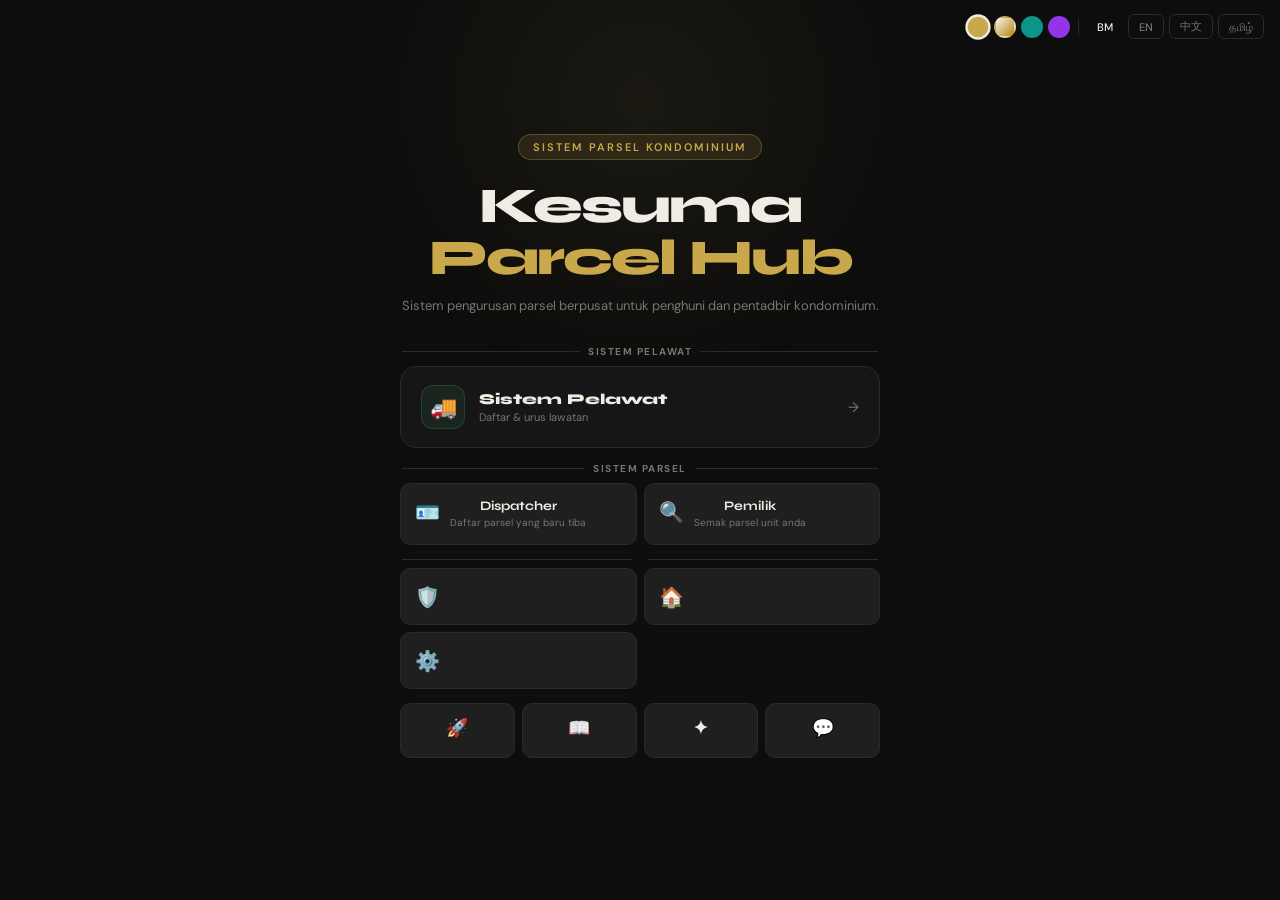
==== index.html @ 94a31ef3 "Update index.html" ====
<!DOCTYPE html>
<html lang="ms">
<head>
  <meta charset="UTF-8"><meta name="viewport" content="width=device-width, initial-scale=1.0">
  <title>Kesuma JMB</title>
  <link rel="manifest" href="site.webmanifest">
  <link rel="icon" type="image/x-icon" href="favicon.ico">
  <link rel="icon" type="image/svg+xml" href="favicon.svg">
  <link rel="apple-touch-icon" href="favicon.ico">
  <link rel="stylesheet" href="css/style.css">
  <style>
    body { display:flex; flex-direction:column; align-items:center; justify-content:center; min-height:100vh; overflow-x:hidden; }
    body::before { content:''; position:fixed; top:-200px; left:50%; transform:translateX(-50%); width:600px; height:600px; background:radial-gradient(circle,rgba(var(--accent-rgb),0.07) 0%,transparent 70%); pointer-events:none; z-index:0; }
    .topbar { position:fixed; top:14px; right:16px; z-index:100; display:flex; gap:8px; align-items:center; }
    .hero { position:relative; z-index:1; text-align:center; padding:56px 20px 40px; max-width:520px; width:100%; }
    .badge { display:inline-block; background:var(--accent-dim); border:1px solid rgba(var(--accent-rgb),0.3); color:var(--accent); font-size:11px; font-weight:600; letter-spacing:2px; text-transform:uppercase; padding:5px 14px; border-radius:100px; margin-bottom:20px; animation:fadeIn 0.5s ease both; }
    h1 { font-family:var(--heading-font); font-size:clamp(34px,7vw,50px); font-weight:800; line-height:1.05; letter-spacing:-2px; margin-bottom:10px; animation:fadeIn 0.5s 0.08s ease both; }
    h1 span { color:var(--accent); }
    .subtitle { color:var(--text-muted); font-size:13px; line-height:1.7; margin-bottom:28px; animation:fadeIn 0.5s 0.16s ease both; }

    /* System blocks */
    .sys-block { width:100%; max-width:480px; margin:0 auto 14px; animation:fadeIn 0.5s 0.2s ease both; }
    .sys-label-row { display:flex; align-items:center; gap:8px; margin-bottom:8px; padding:0 2px; }
    .sys-tag { font-size:10px; font-weight:700; letter-spacing:1.5px; text-transform:uppercase; color:var(--text-muted); }
    .sys-line { flex:1; height:1px; background:var(--border); }

    /* Main sys card */
    .sys-main { position:relative; background:var(--surface); border:1px solid var(--border); border-radius:16px; padding:18px 20px; text-decoration:none; color:inherit; display:flex; align-items:center; gap:14px; transition:all 0.2s; margin-bottom:8px; }
    .sys-main:hover { transform:translateX(3px); box-shadow:var(--shadow); border-color:rgba(var(--accent-rgb),0.3); }
    .sys-main-icon { width:44px; height:44px; border-radius:12px; display:flex; align-items:center; justify-content:center; font-size:22px; flex-shrink:0; }
    .sys-main-icon.gold { background:var(--accent-dim); border:1px solid rgba(var(--accent-rgb),0.2); }
    .sys-main-icon.teal { background:rgba(76,175,125,0.1); border:1px solid rgba(76,175,125,0.2); }
    .sys-main-info { flex:1; text-align:left; }
    .sys-main-name { font-family:var(--heading-font); font-size:15px; font-weight:800; margin-bottom:2px; }
    .sys-main-desc { font-size:11px; color:var(--text-muted); }
    .sys-arrow { color:var(--text-muted); font-size:14px; transition:all 0.2s; }
    .sys-main:hover .sys-arrow { color:var(--accent); transform:translateX(3px); }

    /* Sub links */
    .sub-links { display:grid; grid-template-columns:1fr 1fr; gap:7px; }
    .sub-card { background:var(--surface2); border:1px solid var(--border); border-radius:10px; padding:10px 12px; text-decoration:none; color:inherit; display:flex; align-items:center; gap:8px; transition:all 0.2s; font-size:12px; font-weight:600; }
    .sub-card:hover { border-color:rgba(var(--accent-rgb),0.35); background:var(--surface); }
    .sub-card-lg { padding:14px; align-items:flex-start; flex-direction:row; gap:10px; }
    .sub-card-lg .sub-icon { font-size:20px; margin-top:1px; }
    .sub-name { font-size:13px; font-weight:700; font-family:var(--heading-font); margin-bottom:2px; }
    .sub-desc { font-size:10px; color:var(--text-muted); font-weight:400; line-height:1.4; }
    .sub-card-center { flex-direction:column; align-items:center; justify-content:center; text-align:center; padding:12px 8px; gap:5px; font-size:11px; }
    .sub-card-center .sub-icon { font-size:18px; }

    /* Admin row */
    .admin-row { width:100%; max-width:480px; margin:0 auto; animation:fadeIn 0.5s 0.32s ease both; }
    .footer-note { position:relative; z-index:1; margin-top:24px; font-size:11px; color:var(--text-muted); opacity:0.4; animation:fadeIn 0.5s 0.4s ease both; }
  </style>
</head>
<body>
  <div class="topbar">
    <div id="themeSwitcher"></div>
    <div style="width:1px;height:16px;background:var(--border)"></div>
    <div id="langSwitcher" style="display:flex;gap:5px"></div>
  </div>

  <div class="hero">
    <div class="badge" id="txt-badge"></div>
    <h1 id="txt-h1"></h1>
    <p class="subtitle" id="txt-subtitle"></p>

    <!-- PARCEL SYSTEM -->
     <div class="sys-block" style="animation-delay:0.26s">
      <div class="sys-label-row">
        <div class="sys-line"></div>
        <span class="sys-tag" id="txt-sys-visitor-tag"></span>
        <div class="sys-line"></div>
      </div>
      <a href="dispatcher.html" class="sys-main">
        <div class="sys-main-icon teal">🚚</div>
        <div class="sys-main-info">
          <div class="sys-main-name" id="txt-sys-visitor"></div>
          <div class="sys-main-desc" id="txt-sys-visitor-desc"></div>
        </div>
        <span class="sys-arrow">→</span>
      </a>
    </div>

    <!-- VISITOR SYSTEM -->
    <div class="sys-block" style="animation-delay:0.2s">
      <div class="sys-label-row">
        <div class="sys-line"></div>
        <span class="sys-tag" id="txt-sys-parcel-tag"></span>
        <div class="sys-line"></div>
      </div>
      <div class="sub-links">
        <a href="visitor-register.html" class="sub-card sub-card-lg"><span class="sub-icon">🪪</span><div><div class="sub-name" id="txt-dispatcher"></div><div class="sub-desc" id="txt-dispatcher-desc"></div></div></a>
        <a href="visitor-check.html" class="sub-card sub-card-lg"><span class="sub-icon">🔍</span><div><div class="sub-name" id="txt-owner"></div><div class="sub-desc" id="txt-owner-desc"></div></div></a>
      </div>
    </div>

    <!-- Residential SYSTEM -->
    <div class="sys-block" style="animation-delay:0.2s">
      <div class="sys-label-row">
        <div class="sys-line"></div>
        <span class="sys-tag" id="txt-sys-parcel-tag"></span>
        <div class="sys-line"></div>
      </div>
      <div class="sub-links">
        <a href="guard.html" class="sub-card sub-card-lg"><span class="sub-icon">🛡️</span><div><div class="sub-name" id="txt-dispatcher"></div><div class="sub-desc" id="txt-dispatcher-desc"></div></div></a>
        <a href="owner.html" class="sub-card sub-card-lg"><span class="sub-icon">🏠</span><div><div class="sub-name" id="txt-owner"></div><div class="sub-desc" id="txt-owner-desc"></div></div></a>
        <a href="admin.html" class="sub-card sub-card-lg"><span class="sub-icon">⚙️</span><div><div class="sub-name" id="txt-owner"></div><div class="sub-desc" id="txt-owner-desc"></div></div></a>
      </div>
    </div>

    <!-- UTILITY GRID — guard, owner, plan, admin, how, about, contact -->
    <div class="admin-row">
      <div class="sub-links" style="grid-template-columns:repeat(4,1fr)">
        <a href="plan.html" class="sub-card sub-card-center"><span class="sub-icon">🚀</span><span id="txt-plan"></span></a>
        <a href="how.html" class="sub-card sub-card-center"><span class="sub-icon">📖</span><span id="txt-how"></span></a>
        <a href="about.html" class="sub-card sub-card-center"><span class="sub-icon">✦</span><span id="txt-about"></span></a>
        <a href="contact.html" class="sub-card sub-card-center"><span class="sub-icon">💬</span><span id="txt-contact"></span></a>
      </div>
    </div>
  </div>
  <p class="footer-note" id="txt-footer"></p>

  <script src="js/i18n.js"></script>
  <script src="js/theme.js"></script>
  <script>
    renderLangSwitcher('langSwitcher')
    renderThemeSwitcher('themeSwitcher')
    document.getElementById('txt-badge').textContent = t('index_badge')
    document.getElementById('txt-h1').innerHTML = t('index_title1')+'<br><span>'+t('index_title2')+'</span>'
    document.getElementById('txt-subtitle').textContent = t('index_subtitle')
    document.getElementById('txt-sys-parcel-tag').textContent = t('sys_parcel')
    document.getElementById('txt-dispatcher').textContent = t('card_dispatcher')
    document.getElementById('txt-dispatcher-desc').textContent = t('card_dispatcher_desc')
    document.getElementById('txt-owner').textContent = t('card_owner')
    document.getElementById('txt-owner-desc').textContent = t('card_owner_desc')
    document.getElementById('txt-sys-visitor-tag').textContent = t('sys_visitor')
    document.getElementById('txt-sys-visitor').textContent = t('sys_visitor')
    document.getElementById('txt-sys-visitor-desc').textContent = t('sys_visitor_desc')
    document.getElementById('txt-guard').textContent = t('guard_title')
    document.getElementById('txt-owner-util').textContent = t('card_owner')
    document.getElementById('txt-plan').textContent = t('plan_short')
    document.getElementById('txt-admin').textContent = t('card_admin')
    document.getElementById('txt-how').textContent = t('card_how')
    document.getElementById('txt-about').textContent = t('card_about')
    document.getElementById('txt-contact').textContent = t('contact_title')
    document.getElementById('txt-vis-check-util').textContent = t('vis_check_title')
    document.getElementById('txt-how').textContent = t('card_how')
    document.getElementById('txt-about').textContent = t('card_about')
    document.getElementById('txt-contact').textContent = t('contact_title')
    document.getElementById('txt-footer').textContent = t('footer')
  </script>
</body>
</html>
---- css/style.css ----
@import url('https://fonts.googleapis.com/css2?family=Syne:wght@400;600;700;800&family=DM+Sans:wght@300;400;500&family=JetBrains+Mono:wght@400;600&family=Nunito:wght@400;600;700;800&display=swap');

*, *::before, *::after { box-sizing: border-box; margin: 0; padding: 0; }

/* ═══════════════════════════════════════
   THEMES
═══════════════════════════════════════ */

/* THEME: Obsidian (original dark) */
[data-theme="obsidian"] {
  --bg: #0d0d0d; --surface: #161616; --surface2: #1f1f1f; --surface3: #252525;
  --border: #2a2a2a; --border2: #333;
  --accent: #c9a84c; --accent-light: #e4c06e; --accent-dim: rgba(201,168,76,0.12); --accent-rgb: 201,168,76;
  --text: #f0ece4; --text-muted: #7a7570; --text-soft: #a09890;
  --green: #4caf7d; --green-dim: rgba(76,175,125,0.12);
  --red: #e05c5c; --red-dim: rgba(224,92,92,0.1);
  --nav-bg: rgba(13,13,13,0.88);
  --body-font: 'DM Sans', sans-serif;
  --heading-font: 'Syne', sans-serif;
  --shadow: 0 8px 32px rgba(0,0,0,0.5);
}

/* THEME: Light (clean white) */
[data-theme="light"] {
  --bg: #f5f4f0; --surface: #ffffff; --surface2: #f0eeea; --surface3: #e8e5e0;
  --border: #e2ddd8; --border2: #ccc8c2;
  --accent: #b8860b; --accent-light: #d4a017; --accent-dim: rgba(184,134,11,0.1); --accent-rgb: 184,134,11;
  --text: #1a1714; --text-muted: #8a8278; --text-soft: #6b6460;
  --green: #2e7d52; --green-dim: rgba(46,125,82,0.1);
  --red: #c0392b; --red-dim: rgba(192,57,43,0.08);
  --nav-bg: rgba(245,244,240,0.92);
  --body-font: 'DM Sans', sans-serif;
  --heading-font: 'Syne', sans-serif;
  --shadow: 0 4px 20px rgba(0,0,0,0.08);
}

/* THEME: Breeze (cheerful teal/coral) */
[data-theme="breeze"] {
  --bg: #f0f9f8; --surface: #ffffff; --surface2: #e8f5f4; --surface3: #d6eeec;
  --border: #c8e8e5; --border2: #aad8d4;
  --accent: #0d9488; --accent-light: #14b8a6; --accent-dim: rgba(13,148,136,0.12); --accent-rgb: 13,148,136;
  --text: #0f2d2b; --text-muted: #6b9e9a; --text-soft: #4a8480;
  --green: #059669; --green-dim: rgba(5,150,105,0.12);
  --red: #f43f5e; --red-dim: rgba(244,63,94,0.1);
  --nav-bg: rgba(240,249,248,0.92);
  --body-font: 'Nunito', sans-serif;
  --heading-font: 'Nunito', sans-serif;
  --shadow: 0 4px 24px rgba(13,148,136,0.12);
}

/* THEME: Candy (cheerful purple/pink) */
[data-theme="candy"] {
  --bg: #fdf4ff; --surface: #ffffff; --surface2: #fae8ff; --surface3: #f3d0fe;
  --border: #e9d5ff; --border2: #d8b4fe;
  --accent: #9333ea; --accent-light: #a855f7; --accent-dim: rgba(147,51,234,0.12); --accent-rgb: 147,51,234;
  --text: #2d1047; --text-muted: #9c6bb5; --text-soft: #7e40a8;
  --green: #16a34a; --green-dim: rgba(22,163,74,0.12);
  --red: #e11d48; --red-dim: rgba(225,29,72,0.1);
  --nav-bg: rgba(253,244,255,0.92);
  --body-font: 'Nunito', sans-serif;
  --heading-font: 'Nunito', sans-serif;
  --shadow: 0 4px 24px rgba(147,51,234,0.12);
}

/* ═══════════════════════════════════════
   BASE
═══════════════════════════════════════ */
body {
  background: var(--bg); color: var(--text);
  font-family: var(--body-font);
  min-height: 100vh; font-size: 14px;
  transition: background 0.3s, color 0.3s;
}

/* NAV */
.nav {
  position: sticky; top: 0; z-index: 100;
  display: flex; align-items: center; gap: 12px;
  padding: 14px 20px;
  background: var(--nav-bg);
  backdrop-filter: blur(16px);
  border-bottom: 1px solid var(--border);
}
.nav-back {
  display: flex; align-items: center; gap: 6px;
  color: var(--text-muted); text-decoration: none; font-size: 13px;
  transition: color 0.2s; padding: 5px 10px; border-radius: 8px;
  border: 1px solid var(--border); background: var(--surface);
}
.nav-back:hover { color: var(--text); border-color: var(--border2); }
.nav-title { font-family: var(--heading-font); font-weight: 700; font-size: 15px; letter-spacing: -0.3px; }

/* THEME SWITCHER */
.theme-bar {
  display: flex; gap: 5px; align-items: center;
}
.theme-dot {
  width: 22px; height: 22px; border-radius: 50%; cursor: pointer;
  border: 2px solid transparent; transition: all 0.2s;
  position: relative;
}
.theme-dot:hover { transform: scale(1.2); }
.theme-dot.active { border-color: var(--text); transform: scale(1.15); }
.theme-dot[data-t="obsidian"] { background: #c9a84c; }
.theme-dot[data-t="light"] { background: linear-gradient(135deg,#f5f4f0,#b8860b); }
.theme-dot[data-t="breeze"] { background: #0d9488; }
.theme-dot[data-t="candy"] { background: #9333ea; }

/* MAIN LAYOUT */
.main { max-width: 640px; margin: 0 auto; padding: 36px 20px 80px; width: 100%; }

@media (min-width: 768px) { .main { padding: 40px 32px 80px; } }
@media (min-width: 1024px) { .main { max-width: 720px; } }

.page-header { margin-bottom: 28px; }
.page-icon {
  width: 50px; height: 50px; border-radius: 14px;
  display: flex; align-items: center; justify-content: center;
  font-size: 22px; margin-bottom: 14px;
}
.page-icon.gold { background: var(--accent-dim); border: 1px solid rgba(var(--accent-rgb),0.25); }
.page-icon.green { background: var(--green-dim); border: 1px solid rgba(76,175,125,0.2); }
.page-icon.red { background: var(--red-dim); border: 1px solid rgba(224,92,92,0.2); }
.page-title { font-family: var(--heading-font); font-size: 26px; font-weight: 800; letter-spacing: -0.8px; margin-bottom: 5px; }
.page-subtitle { color: var(--text-muted); font-size: 13px; font-weight: 400; }

/* SECTIONS */
.section {
  background: var(--surface); border: 1px solid var(--border);
  border-radius: 14px; padding: 20px; margin-bottom: 14px;
  box-shadow: var(--shadow);
}
.section-title {
  font-family: var(--heading-font); font-size: 11px; font-weight: 700;
  letter-spacing: 1.5px; text-transform: uppercase; color: var(--text-muted); margin-bottom: 14px;
}

/* FORMS */
.field { margin-bottom: 13px; }
label { display: block; font-size: 12px; font-weight: 600; color: var(--text-soft); margin-bottom: 5px; letter-spacing: 0.2px; }
input, select {
  width: 100%; background: var(--surface2); border: 1px solid var(--border);
  border-radius: 8px; padding: 10px 14px; color: var(--text);
  font-family: var(--body-font); font-size: 14px; outline: none;
  transition: border-color 0.2s, background 0.2s; appearance: none;
}
input:focus, select:focus { border-color: var(--accent); background: var(--surface3); }
input[type="file"] { padding: 8px 12px; cursor: pointer; color: var(--text-muted); }
input::placeholder { color: var(--text-muted); }
.error-text { font-size: 12px; color: var(--red); margin-top: 5px; }

/* BUTTONS */
.btn {
  display: inline-flex; align-items: center; justify-content: center; gap: 8px;
  padding: 11px 22px; border-radius: 8px;
  font-family: var(--heading-font); font-size: 13px; font-weight: 700;
  cursor: pointer; border: none; transition: all 0.2s; width: 100%;
}
.btn-gold { background: var(--accent); color: #fff; }
.btn-gold:hover { background: var(--accent-light); transform: translateY(-1px); box-shadow: 0 4px 16px rgba(var(--accent-rgb),0.35); }
.btn-green { background: var(--green); color: #fff; font-size: 12px; padding: 7px 13px; width: auto; border-radius: 6px; font-family: var(--body-font); font-weight: 600; }
.btn-green:hover { opacity: 0.85; }
.btn-outline { background: transparent; border: 1px solid var(--border2); color: var(--text-soft); padding: 8px 16px; width: auto; }
.btn-outline:hover { border-color: var(--accent); color: var(--accent); }

/* BADGES */
.badge-status { display: inline-block; padding: 3px 10px; border-radius: 100px; font-size: 11px; font-weight: 600; letter-spacing: 0.3px; }
.badge-pending { background: rgba(var(--accent-rgb),0.15); color: var(--accent); border: 1px solid rgba(var(--accent-rgb),0.25); }
.badge-done { background: var(--green-dim); color: var(--green); border: 1px solid rgba(76,175,125,0.25); }
.badge-urgent { background: rgba(224,92,92,0.15); color: var(--red); border: 1px solid rgba(224,92,92,0.3); }

/* PARCEL CARDS */
.parcel-card {
  background: var(--surface2); border: 1px solid var(--border);
  border-radius: 10px; padding: 14px; margin-bottom: 10px;
  display: flex; gap: 12px; align-items: flex-start; transition: border-color 0.2s;
}
.parcel-card:hover { border-color: var(--border2); }
.parcel-img {
  width: 68px; height: 68px; object-fit: cover; border-radius: 8px;
  border: 1px solid var(--border); flex-shrink: 0; cursor: zoom-in;
  transition: opacity 0.2s;
}
.parcel-img:hover { opacity: 0.85; }
.parcel-info { flex: 1; min-width: 0; }
.parcel-courier { font-family: var(--heading-font); font-size: 14px; font-weight: 700; margin-bottom: 2px; }
.parcel-date { font-size: 11px; color: var(--text-muted); margin-bottom: 8px; font-family: 'JetBrains Mono', monospace; }

/* IMAGE LIGHTBOX */
.lightbox {
  position: fixed; inset: 0; background: rgba(0,0,0,0.85);
  display: flex; align-items: center; justify-content: center;
  z-index: 9999; cursor: zoom-out; opacity: 0;
  transition: opacity 0.2s; pointer-events: none;
  backdrop-filter: blur(8px);
}
.lightbox.open { opacity: 1; pointer-events: all; }
.lightbox img { max-width: 90vw; max-height: 85vh; border-radius: 12px; box-shadow: 0 24px 80px rgba(0,0,0,0.6); }
.lightbox-close {
  position: absolute; top: 20px; right: 20px;
  width: 36px; height: 36px; border-radius: 50%;
  background: rgba(255,255,255,0.15); color: #fff;
  border: none; cursor: pointer; font-size: 18px;
  display: flex; align-items: center; justify-content: center;
}

/* TOAST */
.toast {
  position: fixed; bottom: 24px; left: 50%;
  transform: translateX(-50%) translateY(80px);
  background: var(--surface); border: 1px solid var(--border2); color: var(--text);
  padding: 12px 20px; border-radius: 100px; font-size: 13px; font-weight: 500;
  z-index: 999; transition: transform 0.3s cubic-bezier(0.34, 1.56, 0.64, 1);
  white-space: nowrap; box-shadow: var(--shadow);
}
.toast.show { transform: translateX(-50%) translateY(0); }
.toast.success { border-color: rgba(76,175,125,0.5); color: var(--green); }
.toast.error-toast { border-color: rgba(224,92,92,0.4); color: var(--red); }

/* TABLE */
.table-wrap { overflow-x: auto; }
table { width: 100%; border-collapse: collapse; }
th { font-size: 11px; font-weight: 600; color: var(--text-muted); text-align: left; padding: 8px 10px; border-bottom: 1px solid var(--border); letter-spacing: 0.5px; text-transform: uppercase; white-space: nowrap; }
td { padding: 10px; border-bottom: 1px solid var(--border); font-size: 13px; vertical-align: middle; }
tr:last-child td { border-bottom: none; }
tr:hover td { background: var(--surface2); }
table input { padding: 6px 10px; font-size: 12px; border-radius: 6px; }

/* PAGINATION */
.pagination { display: flex; align-items: center; gap: 8px; margin-top: 14px; justify-content: center; }
.page-info { font-family: 'JetBrains Mono', monospace; font-size: 12px; color: var(--text-muted); padding: 0 8px; }

/* EMPTY */
.empty { text-align: center; padding: 40px 20px; color: var(--text-muted); }
.empty-icon { font-size: 36px; margin-bottom: 10px; }
.empty p { font-size: 13px; }

/* NUM */
.num { font-family: 'JetBrains Mono', monospace; font-weight: 600; letter-spacing: -1px; font-variant-numeric: tabular-nums; }

/* DIVIDER */
.divider { height: 1px; background: var(--border); margin: 16px 0; }

/* SELECT ARROW */
.select-wrap { position: relative; }
.select-wrap::after { content: '▾'; position: absolute; right: 12px; top: 50%; transform: translateY(-50%); color: var(--text-muted); pointer-events: none; font-size: 12px; }

/* ANIMATIONS */
@keyframes fadeIn { from { opacity: 0; transform: translateY(8px); } to { opacity: 1; transform: translateY(0); } }
.animate-in { animation: fadeIn 0.3s ease both; }

/* RESPONSIVE */
@media (max-width: 480px) {
  .nav { padding: 12px 16px; gap: 8px; }
  .main { padding: 24px 16px 60px; }
  .section { padding: 16px; }
  .page-title { font-size: 22px; }
  .parcel-img { width: 56px; height: 56px; }
}
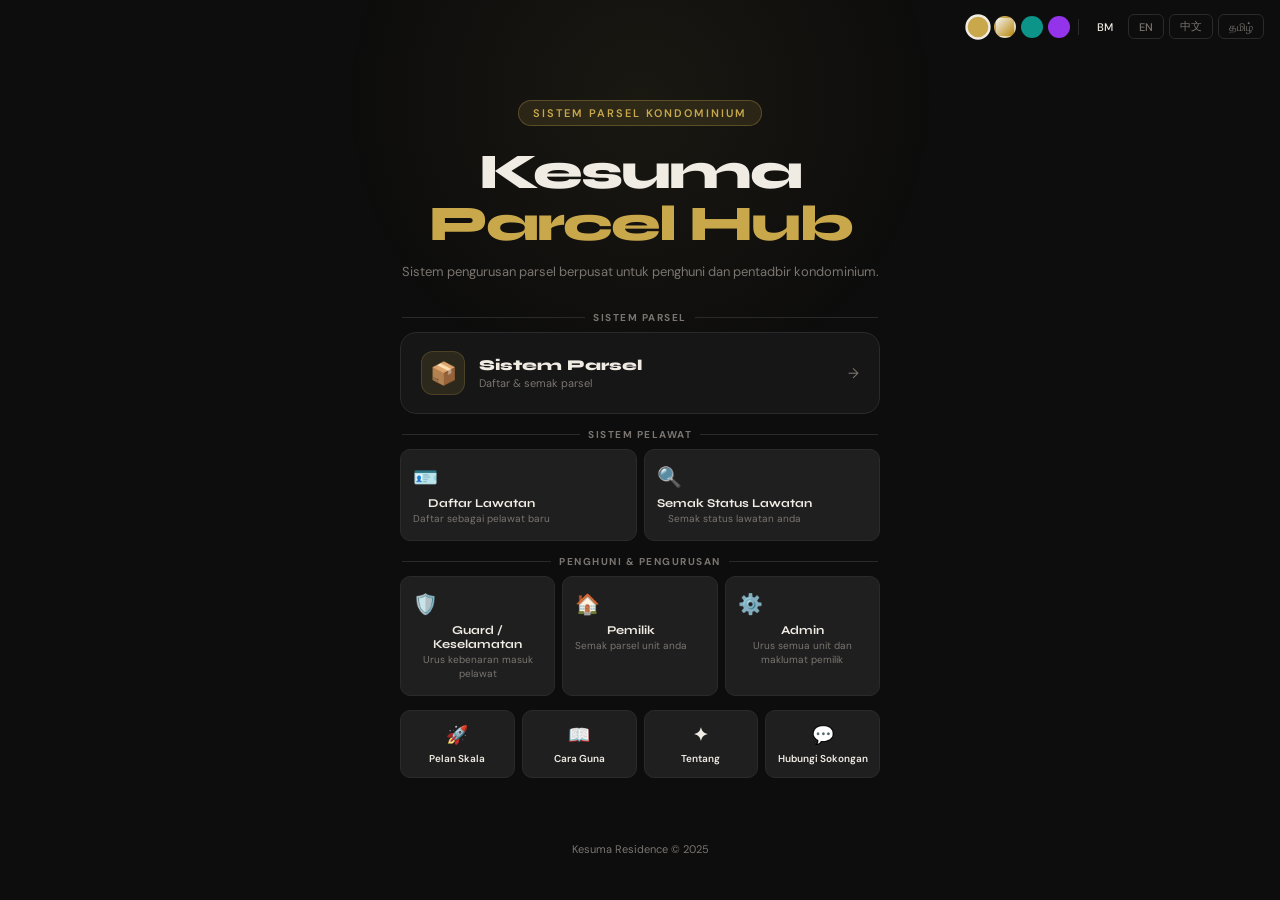
==== commit 29d9d75f: "update" ====
--- a/index.html
+++ b/index.html
@@ -18,14 +18,13 @@
     h1 span { color:var(--accent); }
     .subtitle { color:var(--text-muted); font-size:13px; line-height:1.7; margin-bottom:28px; animation:fadeIn 0.5s 0.16s ease both; }
 
-    /* System blocks */
-    .sys-block { width:100%; max-width:480px; margin:0 auto 14px; animation:fadeIn 0.5s 0.2s ease both; }
+    .sys-block { width:100%; max-width:480px; margin:0 auto 14px; animation:fadeIn 0.5s ease both; }
     .sys-label-row { display:flex; align-items:center; gap:8px; margin-bottom:8px; padding:0 2px; }
     .sys-tag { font-size:10px; font-weight:700; letter-spacing:1.5px; text-transform:uppercase; color:var(--text-muted); }
     .sys-line { flex:1; height:1px; background:var(--border); }
 
-    /* Main sys card */
-    .sys-main { position:relative; background:var(--surface); border:1px solid var(--border); border-radius:16px; padding:18px 20px; text-decoration:none; color:inherit; display:flex; align-items:center; gap:14px; transition:all 0.2s; margin-bottom:8px; }
+    /* Big single card */
+    .sys-main { position:relative; background:var(--surface); border:1px solid var(--border); border-radius:16px; padding:18px 20px; text-decoration:none; color:inherit; display:flex; align-items:center; gap:14px; transition:all 0.2s; }
     .sys-main:hover { transform:translateX(3px); box-shadow:var(--shadow); border-color:rgba(var(--accent-rgb),0.3); }
     .sys-main-icon { width:44px; height:44px; border-radius:12px; display:flex; align-items:center; justify-content:center; font-size:22px; flex-shrink:0; }
     .sys-main-icon.gold { background:var(--accent-dim); border:1px solid rgba(var(--accent-rgb),0.2); }
@@ -36,19 +35,27 @@
     .sys-arrow { color:var(--text-muted); font-size:14px; transition:all 0.2s; }
     .sys-main:hover .sys-arrow { color:var(--accent); transform:translateX(3px); }
 
-    /* Sub links */
-    .sub-links { display:grid; grid-template-columns:1fr 1fr; gap:7px; }
-    .sub-card { background:var(--surface2); border:1px solid var(--border); border-radius:10px; padding:10px 12px; text-decoration:none; color:inherit; display:flex; align-items:center; gap:8px; transition:all 0.2s; font-size:12px; font-weight:600; }
+    /* Sub grid */
+    .sub-links { display:grid; gap:7px; }
+    .sub-links-2 { grid-template-columns:1fr 1fr; }
+    .sub-links-3 { grid-template-columns:1fr 1fr 1fr; }
+    .sub-links-4 { grid-template-columns:repeat(4,1fr); }
+
+    .sub-card { background:var(--surface2); border:1px solid var(--border); border-radius:10px; text-decoration:none; color:inherit; display:flex; align-items:center; gap:8px; transition:all 0.2s; font-size:12px; font-weight:600; padding:10px 12px; }
     .sub-card:hover { border-color:rgba(var(--accent-rgb),0.35); background:var(--surface); }
-    .sub-card-lg { padding:14px; align-items:flex-start; flex-direction:row; gap:10px; }
-    .sub-card-lg .sub-icon { font-size:20px; margin-top:1px; }
-    .sub-name { font-size:13px; font-weight:700; font-family:var(--heading-font); margin-bottom:2px; }
+
+    /* Large card — icon + title + desc, stacked */
+    .sub-card-lg { padding:14px 12px; flex-direction:column; align-items:flex-start; gap:6px; }
+    .sub-card-lg .sub-icon { font-size:20px; }
+    .sub-name { font-size:12px; font-weight:700; font-family:var(--heading-font); margin-bottom:2px; }
     .sub-desc { font-size:10px; color:var(--text-muted); font-weight:400; line-height:1.4; }
-    .sub-card-center { flex-direction:column; align-items:center; justify-content:center; text-align:center; padding:12px 8px; gap:5px; font-size:11px; }
-    .sub-card-center .sub-icon { font-size:18px; }
 
-    /* Admin row */
-    .admin-row { width:100%; max-width:480px; margin:0 auto; animation:fadeIn 0.5s 0.32s ease both; }
+    /* Small icon card — center aligned */
+    .sub-card-sm { flex-direction:column; align-items:center; justify-content:center; text-align:center; padding:12px 6px; gap:5px; font-size:10px; }
+    .sub-card-sm .sub-icon { font-size:18px; }
+
+    .sub-icon { font-size:15px; }
+    .footer-section { width:100%; max-width:480px; margin:0 auto; animation:fadeIn 0.5s 0.32s ease both; }
     .footer-note { position:relative; z-index:1; margin-top:24px; font-size:11px; color:var(--text-muted); opacity:0.4; animation:fadeIn 0.5s 0.4s ease both; }
   </style>
 </head>
@@ -64,57 +71,87 @@
     <h1 id="txt-h1"></h1>
     <p class="subtitle" id="txt-subtitle"></p>
 
-    <!-- PARCEL SYSTEM -->
-     <div class="sys-block" style="animation-delay:0.26s">
+    <!-- 1. PARCEL — big single card -->
+    <div class="sys-block" style="animation-delay:0.18s">
       <div class="sys-label-row">
         <div class="sys-line"></div>
-        <span class="sys-tag" id="txt-sys-visitor-tag"></span>
+        <span class="sys-tag" id="txt-parcel-tag"></span>
         <div class="sys-line"></div>
       </div>
       <a href="dispatcher.html" class="sys-main">
-        <div class="sys-main-icon teal">🚚</div>
+        <div class="sys-main-icon gold">📦</div>
         <div class="sys-main-info">
-          <div class="sys-main-name" id="txt-sys-visitor"></div>
-          <div class="sys-main-desc" id="txt-sys-visitor-desc"></div>
+          <div class="sys-main-name" id="txt-parcel-name"></div>
+          <div class="sys-main-desc" id="txt-parcel-desc"></div>
         </div>
         <span class="sys-arrow">→</span>
       </a>
     </div>
 
-    <!-- VISITOR SYSTEM -->
-    <div class="sys-block" style="animation-delay:0.2s">
+    <!-- 2. VISITOR — 2 cards -->
+    <div class="sys-block" style="animation-delay:0.22s">
       <div class="sys-label-row">
         <div class="sys-line"></div>
-        <span class="sys-tag" id="txt-sys-parcel-tag"></span>
+        <span class="sys-tag" id="txt-visitor-tag"></span>
         <div class="sys-line"></div>
       </div>
-      <div class="sub-links">
-        <a href="visitor-register.html" class="sub-card sub-card-lg"><span class="sub-icon">🪪</span><div><div class="sub-name" id="txt-dispatcher"></div><div class="sub-desc" id="txt-dispatcher-desc"></div></div></a>
-        <a href="visitor-check.html" class="sub-card sub-card-lg"><span class="sub-icon">🔍</span><div><div class="sub-name" id="txt-owner"></div><div class="sub-desc" id="txt-owner-desc"></div></div></a>
+      <div class="sub-links sub-links-2">
+        <a href="visitor-register.html" class="sub-card sub-card-lg">
+          <span class="sub-icon">🪪</span>
+          <div>
+            <div class="sub-name" id="txt-vis-reg-name"></div>
+            <div class="sub-desc" id="txt-vis-reg-desc"></div>
+          </div>
+        </a>
+        <a href="visitor-check.html" class="sub-card sub-card-lg">
+          <span class="sub-icon">🔍</span>
+          <div>
+            <div class="sub-name" id="txt-vis-chk-name"></div>
+            <div class="sub-desc" id="txt-vis-chk-desc"></div>
+          </div>
+        </a>
       </div>
     </div>
 
-    <!-- Residential SYSTEM -->
-    <div class="sys-block" style="animation-delay:0.2s">
+    <!-- 3. RESIDENTIAL — 3 cards: Guard, Owner, Admin -->
+    <div class="sys-block" style="animation-delay:0.26s">
       <div class="sys-label-row">
         <div class="sys-line"></div>
-        <span class="sys-tag" id="txt-sys-parcel-tag"></span>
+        <span class="sys-tag" id="txt-res-tag"></span>
         <div class="sys-line"></div>
       </div>
-      <div class="sub-links">
-        <a href="guard.html" class="sub-card sub-card-lg"><span class="sub-icon">🛡️</span><div><div class="sub-name" id="txt-dispatcher"></div><div class="sub-desc" id="txt-dispatcher-desc"></div></div></a>
-        <a href="owner.html" class="sub-card sub-card-lg"><span class="sub-icon">🏠</span><div><div class="sub-name" id="txt-owner"></div><div class="sub-desc" id="txt-owner-desc"></div></div></a>
-        <a href="admin.html" class="sub-card sub-card-lg"><span class="sub-icon">⚙️</span><div><div class="sub-name" id="txt-owner"></div><div class="sub-desc" id="txt-owner-desc"></div></div></a>
+      <div class="sub-links sub-links-3">
+        <a href="guard.html" class="sub-card sub-card-lg">
+          <span class="sub-icon">🛡️</span>
+          <div>
+            <div class="sub-name" id="txt-guard-name"></div>
+            <div class="sub-desc" id="txt-guard-desc"></div>
+          </div>
+        </a>
+        <a href="owner.html" class="sub-card sub-card-lg">
+          <span class="sub-icon">🏠</span>
+          <div>
+            <div class="sub-name" id="txt-owner-name"></div>
+            <div class="sub-desc" id="txt-owner-desc"></div>
+          </div>
+        </a>
+        <a href="admin.html" class="sub-card sub-card-lg">
+          <span class="sub-icon">⚙️</span>
+          <div>
+            <div class="sub-name" id="txt-admin-name"></div>
+            <div class="sub-desc" id="txt-admin-desc"></div>
+          </div>
+        </a>
       </div>
     </div>
 
-    <!-- UTILITY GRID — guard, owner, plan, admin, how, about, contact -->
-    <div class="admin-row">
-      <div class="sub-links" style="grid-template-columns:repeat(4,1fr)">
-        <a href="plan.html" class="sub-card sub-card-center"><span class="sub-icon">🚀</span><span id="txt-plan"></span></a>
-        <a href="how.html" class="sub-card sub-card-center"><span class="sub-icon">📖</span><span id="txt-how"></span></a>
-        <a href="about.html" class="sub-card sub-card-center"><span class="sub-icon">✦</span><span id="txt-about"></span></a>
-        <a href="contact.html" class="sub-card sub-card-center"><span class="sub-icon">💬</span><span id="txt-contact"></span></a>
+    <!-- 4. INFO — 4 small cards -->
+    <div class="footer-section">
+      <div class="sub-links sub-links-4">
+        <a href="plan.html" class="sub-card sub-card-sm"><span class="sub-icon">🚀</span><span id="txt-plan"></span></a>
+        <a href="how.html" class="sub-card sub-card-sm"><span class="sub-icon">📖</span><span id="txt-how"></span></a>
+        <a href="about.html" class="sub-card sub-card-sm"><span class="sub-icon">✦</span><span id="txt-about"></span></a>
+        <a href="contact.html" class="sub-card sub-card-sm"><span class="sub-icon">💬</span><span id="txt-contact"></span></a>
       </div>
     </div>
   </div>
@@ -125,29 +162,34 @@
   <script>
     renderLangSwitcher('langSwitcher')
     renderThemeSwitcher('themeSwitcher')
-    document.getElementById('txt-badge').textContent = t('index_badge')
-    document.getElementById('txt-h1').innerHTML = t('index_title1')+'<br><span>'+t('index_title2')+'</span>'
-    document.getElementById('txt-subtitle').textContent = t('index_subtitle')
-    document.getElementById('txt-sys-parcel-tag').textContent = t('sys_parcel')
-    document.getElementById('txt-dispatcher').textContent = t('card_dispatcher')
-    document.getElementById('txt-dispatcher-desc').textContent = t('card_dispatcher_desc')
-    document.getElementById('txt-owner').textContent = t('card_owner')
-    document.getElementById('txt-owner-desc').textContent = t('card_owner_desc')
-    document.getElementById('txt-sys-visitor-tag').textContent = t('sys_visitor')
-    document.getElementById('txt-sys-visitor').textContent = t('sys_visitor')
-    document.getElementById('txt-sys-visitor-desc').textContent = t('sys_visitor_desc')
-    document.getElementById('txt-guard').textContent = t('guard_title')
-    document.getElementById('txt-owner-util').textContent = t('card_owner')
-    document.getElementById('txt-plan').textContent = t('plan_short')
-    document.getElementById('txt-admin').textContent = t('card_admin')
-    document.getElementById('txt-how').textContent = t('card_how')
-    document.getElementById('txt-about').textContent = t('card_about')
-    document.getElementById('txt-contact').textContent = t('contact_title')
-    document.getElementById('txt-vis-check-util').textContent = t('vis_check_title')
-    document.getElementById('txt-how').textContent = t('card_how')
-    document.getElementById('txt-about').textContent = t('card_about')
-    document.getElementById('txt-contact').textContent = t('contact_title')
-    document.getElementById('txt-footer').textContent = t('footer')
+
+    document.getElementById('txt-badge').textContent        = t('index_badge')
+    document.getElementById('txt-h1').innerHTML             = t('index_title1')+'<br><span>'+t('index_title2')+'</span>'
+    document.getElementById('txt-subtitle').textContent     = t('index_subtitle')
+
+    document.getElementById('txt-parcel-tag').textContent   = t('sys_parcel')
+    document.getElementById('txt-parcel-name').textContent  = t('sys_parcel')
+    document.getElementById('txt-parcel-desc').textContent  = t('sys_parcel_desc')
+
+    document.getElementById('txt-visitor-tag').textContent  = t('sys_visitor')
+    document.getElementById('txt-vis-reg-name').textContent = t('vis_register_title')
+    document.getElementById('txt-vis-reg-desc').textContent = t('vis_register_desc')
+    document.getElementById('txt-vis-chk-name').textContent = t('vis_check_title')
+    document.getElementById('txt-vis-chk-desc').textContent = t('vis_check_desc')
+
+    document.getElementById('txt-res-tag').textContent      = t('res_tag')
+    document.getElementById('txt-guard-name').textContent   = t('guard_title')
+    document.getElementById('txt-guard-desc').textContent   = t('guard_desc')
+    document.getElementById('txt-owner-name').textContent   = t('card_owner')
+    document.getElementById('txt-owner-desc').textContent   = t('card_owner_desc')
+    document.getElementById('txt-admin-name').textContent   = t('card_admin')
+    document.getElementById('txt-admin-desc').textContent   = t('card_admin_desc')
+
+    document.getElementById('txt-plan').textContent         = t('plan_short')
+    document.getElementById('txt-how').textContent          = t('card_how')
+    document.getElementById('txt-about').textContent        = t('card_about')
+    document.getElementById('txt-contact').textContent      = t('contact_title')
+    document.getElementById('txt-footer').textContent       = t('footer')
   </script>
 </body>
 </html>
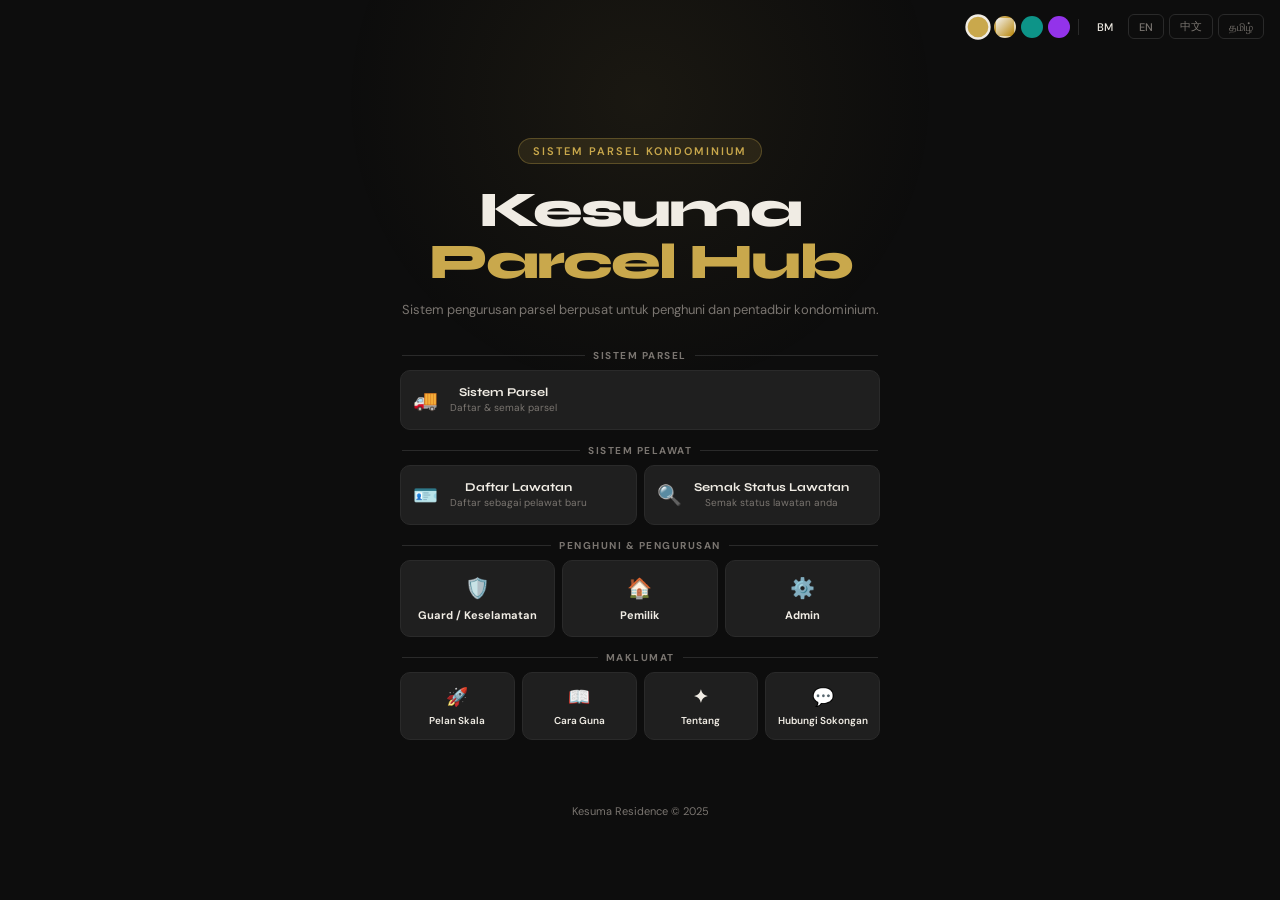
==== commit cc2d06ae: "ui update" ====
--- a/index.html
+++ b/index.html
@@ -44,16 +44,21 @@
     .sub-card { background:var(--surface2); border:1px solid var(--border); border-radius:10px; text-decoration:none; color:inherit; display:flex; align-items:center; gap:8px; transition:all 0.2s; font-size:12px; font-weight:600; padding:10px 12px; }
     .sub-card:hover { border-color:rgba(var(--accent-rgb),0.35); background:var(--surface); }
 
-    /* Large card — icon + title + desc, stacked */
-    .sub-card-lg { padding:14px 12px; flex-direction:column; align-items:flex-start; gap:6px; }
-    .sub-card-lg .sub-icon { font-size:20px; }
+    /* Large card — icon + title + desc, horizontal */
+    .sub-card-lg { padding:14px 12px; align-items:center; gap:12px; }
+    .sub-card-lg .sub-icon { font-size:20px; flex-shrink:0; }
     .sub-name { font-size:12px; font-weight:700; font-family:var(--heading-font); margin-bottom:2px; }
     .sub-desc { font-size:10px; color:var(--text-muted); font-weight:400; line-height:1.4; }
 
-    /* Small icon card — center aligned */
+    /* Medium card — icon centred + name only */
+    .sub-card-icon { flex-direction:column; align-items:center; justify-content:center; text-align:center; padding:14px 8px; gap:7px; font-size:11px; font-weight:700; }
+    .sub-card-icon .sub-icon { font-size:20px; }
+
+    /* Small icon card */
     .sub-card-sm { flex-direction:column; align-items:center; justify-content:center; text-align:center; padding:12px 6px; gap:5px; font-size:10px; }
     .sub-card-sm .sub-icon { font-size:18px; }
 
+    .sub-links-1 { grid-template-columns:1fr; }
     .sub-icon { font-size:15px; }
     .footer-section { width:100%; max-width:480px; margin:0 auto; animation:fadeIn 0.5s 0.32s ease both; }
     .footer-note { position:relative; z-index:1; margin-top:24px; font-size:11px; color:var(--text-muted); opacity:0.4; animation:fadeIn 0.5s 0.4s ease both; }
@@ -71,21 +76,22 @@
     <h1 id="txt-h1"></h1>
     <p class="subtitle" id="txt-subtitle"></p>
 
-    <!-- 1. PARCEL — big single card -->
+    <!-- 1. PARCEL — 1 card, same style as visitor -->
     <div class="sys-block" style="animation-delay:0.18s">
       <div class="sys-label-row">
         <div class="sys-line"></div>
         <span class="sys-tag" id="txt-parcel-tag"></span>
         <div class="sys-line"></div>
       </div>
-      <a href="dispatcher.html" class="sys-main">
-        <div class="sys-main-icon gold">📦</div>
-        <div class="sys-main-info">
-          <div class="sys-main-name" id="txt-parcel-name"></div>
-          <div class="sys-main-desc" id="txt-parcel-desc"></div>
-        </div>
-        <span class="sys-arrow">→</span>
-      </a>
+      <div class="sub-links sub-links-1">
+        <a href="dispatcher.html" class="sub-card sub-card-lg">
+          <span class="sub-icon">🚚</span>
+          <div>
+            <div class="sub-name" id="txt-parcel-name"></div>
+            <div class="sub-desc" id="txt-parcel-desc"></div>
+          </div>
+        </a>
+      </div>
     </div>
 
     <!-- 2. VISITOR — 2 cards -->
@@ -113,7 +119,7 @@
       </div>
     </div>
 
-    <!-- 3. RESIDENTIAL — 3 cards: Guard, Owner, Admin -->
+    <!-- 3. RESIDENTIAL — 3 cards: Guard, Owner, Admin (icon + name only) -->
     <div class="sys-block" style="animation-delay:0.26s">
       <div class="sys-label-row">
         <div class="sys-line"></div>
@@ -121,32 +127,28 @@
         <div class="sys-line"></div>
       </div>
       <div class="sub-links sub-links-3">
-        <a href="guard.html" class="sub-card sub-card-lg">
+        <a href="guard.html" class="sub-card sub-card-icon">
           <span class="sub-icon">🛡️</span>
-          <div>
-            <div class="sub-name" id="txt-guard-name"></div>
-            <div class="sub-desc" id="txt-guard-desc"></div>
-          </div>
+          <span id="txt-guard-name"></span>
         </a>
-        <a href="owner.html" class="sub-card sub-card-lg">
+        <a href="owner.html" class="sub-card sub-card-icon">
           <span class="sub-icon">🏠</span>
-          <div>
-            <div class="sub-name" id="txt-owner-name"></div>
-            <div class="sub-desc" id="txt-owner-desc"></div>
-          </div>
+          <span id="txt-owner-name"></span>
         </a>
-        <a href="admin.html" class="sub-card sub-card-lg">
+        <a href="admin.html" class="sub-card sub-card-icon">
           <span class="sub-icon">⚙️</span>
-          <div>
-            <div class="sub-name" id="txt-admin-name"></div>
-            <div class="sub-desc" id="txt-admin-desc"></div>
-          </div>
+          <span id="txt-admin-name"></span>
         </a>
       </div>
     </div>
 
-    <!-- 4. INFO — 4 small cards -->
+    <!-- 4. INFO — label + 4 small cards -->
     <div class="footer-section">
+      <div class="sys-label-row" style="margin-bottom:8px">
+        <div class="sys-line"></div>
+        <span class="sys-tag" id="txt-info-tag"></span>
+        <div class="sys-line"></div>
+      </div>
       <div class="sub-links sub-links-4">
         <a href="plan.html" class="sub-card sub-card-sm"><span class="sub-icon">🚀</span><span id="txt-plan"></span></a>
         <a href="how.html" class="sub-card sub-card-sm"><span class="sub-icon">📖</span><span id="txt-how"></span></a>
@@ -179,12 +181,10 @@
 
     document.getElementById('txt-res-tag').textContent      = t('res_tag')
     document.getElementById('txt-guard-name').textContent   = t('guard_title')
-    document.getElementById('txt-guard-desc').textContent   = t('guard_desc')
     document.getElementById('txt-owner-name').textContent   = t('card_owner')
-    document.getElementById('txt-owner-desc').textContent   = t('card_owner_desc')
     document.getElementById('txt-admin-name').textContent   = t('card_admin')
-    document.getElementById('txt-admin-desc').textContent   = t('card_admin_desc')
 
+    document.getElementById('txt-info-tag').textContent     = t('info_tag')
     document.getElementById('txt-plan').textContent         = t('plan_short')
     document.getElementById('txt-how').textContent          = t('card_how')
     document.getElementById('txt-about').textContent        = t('card_about')
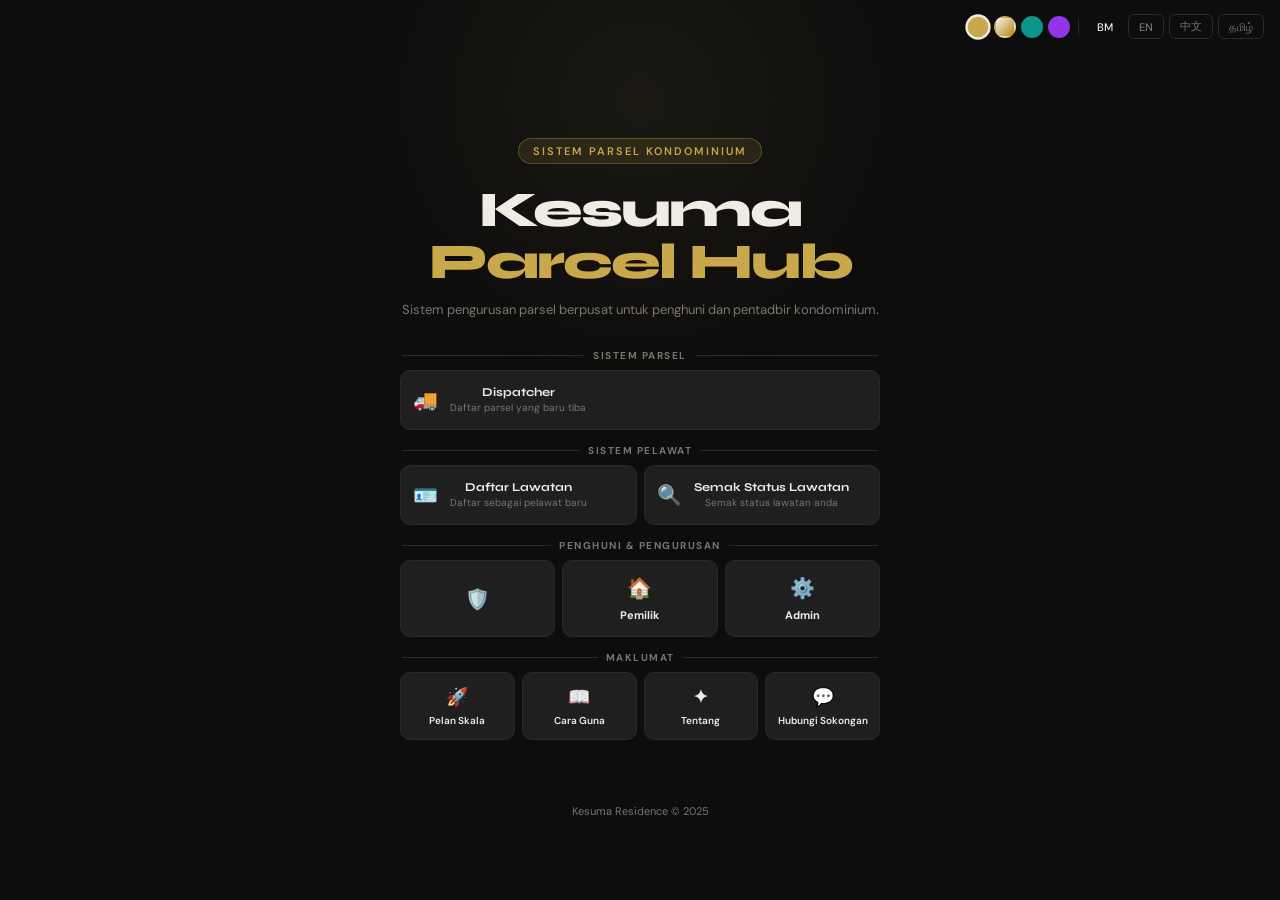
==== commit 87a119aa: "changes" ====
--- a/index.html
+++ b/index.html
@@ -102,15 +102,15 @@
         <div class="sys-line"></div>
       </div>
       <div class="sub-links sub-links-2">
-        <a href="visitor-register.html" class="sub-card sub-card-lg">
-          <span class="sub-icon">🪪</span>
+        <a href="visitor-register.html" class="sub-card sub-card-lg" style="align-items:flex-start">
+          <span class="sub-icon" style="margin-top:2px">🪪</span>
           <div>
             <div class="sub-name" id="txt-vis-reg-name"></div>
             <div class="sub-desc" id="txt-vis-reg-desc"></div>
           </div>
         </a>
-        <a href="visitor-check.html" class="sub-card sub-card-lg">
-          <span class="sub-icon">🔍</span>
+        <a href="visitor-check.html" class="sub-card sub-card-lg" style="align-items:flex-start">
+          <span class="sub-icon" style="margin-top:2px">🔍</span>
           <div>
             <div class="sub-name" id="txt-vis-chk-name"></div>
             <div class="sub-desc" id="txt-vis-chk-desc"></div>
@@ -119,7 +119,7 @@
       </div>
     </div>
 
-    <!-- 3. RESIDENTIAL — 3 cards: Guard, Owner, Admin (icon + name only) -->
+    <!-- 3. RESIDENTIAL — 3 cards: Guard, Owner, Admin (icon only) -->
     <div class="sys-block" style="animation-delay:0.26s">
       <div class="sys-label-row">
         <div class="sys-line"></div>
@@ -129,7 +129,6 @@
       <div class="sub-links sub-links-3">
         <a href="guard.html" class="sub-card sub-card-icon">
           <span class="sub-icon">🛡️</span>
-          <span id="txt-guard-name"></span>
         </a>
         <a href="owner.html" class="sub-card sub-card-icon">
           <span class="sub-icon">🏠</span>
@@ -170,8 +169,8 @@
     document.getElementById('txt-subtitle').textContent     = t('index_subtitle')
 
     document.getElementById('txt-parcel-tag').textContent   = t('sys_parcel')
-    document.getElementById('txt-parcel-name').textContent  = t('sys_parcel')
-    document.getElementById('txt-parcel-desc').textContent  = t('sys_parcel_desc')
+    document.getElementById('txt-parcel-name').textContent  = t('card_dispatcher')
+    document.getElementById('txt-parcel-desc').textContent  = t('card_dispatcher_desc')
 
     document.getElementById('txt-visitor-tag').textContent  = t('sys_visitor')
     document.getElementById('txt-vis-reg-name').textContent = t('vis_register_title')
@@ -180,7 +179,6 @@
     document.getElementById('txt-vis-chk-desc').textContent = t('vis_check_desc')
 
     document.getElementById('txt-res-tag').textContent      = t('res_tag')
-    document.getElementById('txt-guard-name').textContent   = t('guard_title')
     document.getElementById('txt-owner-name').textContent   = t('card_owner')
     document.getElementById('txt-admin-name').textContent   = t('card_admin')
 
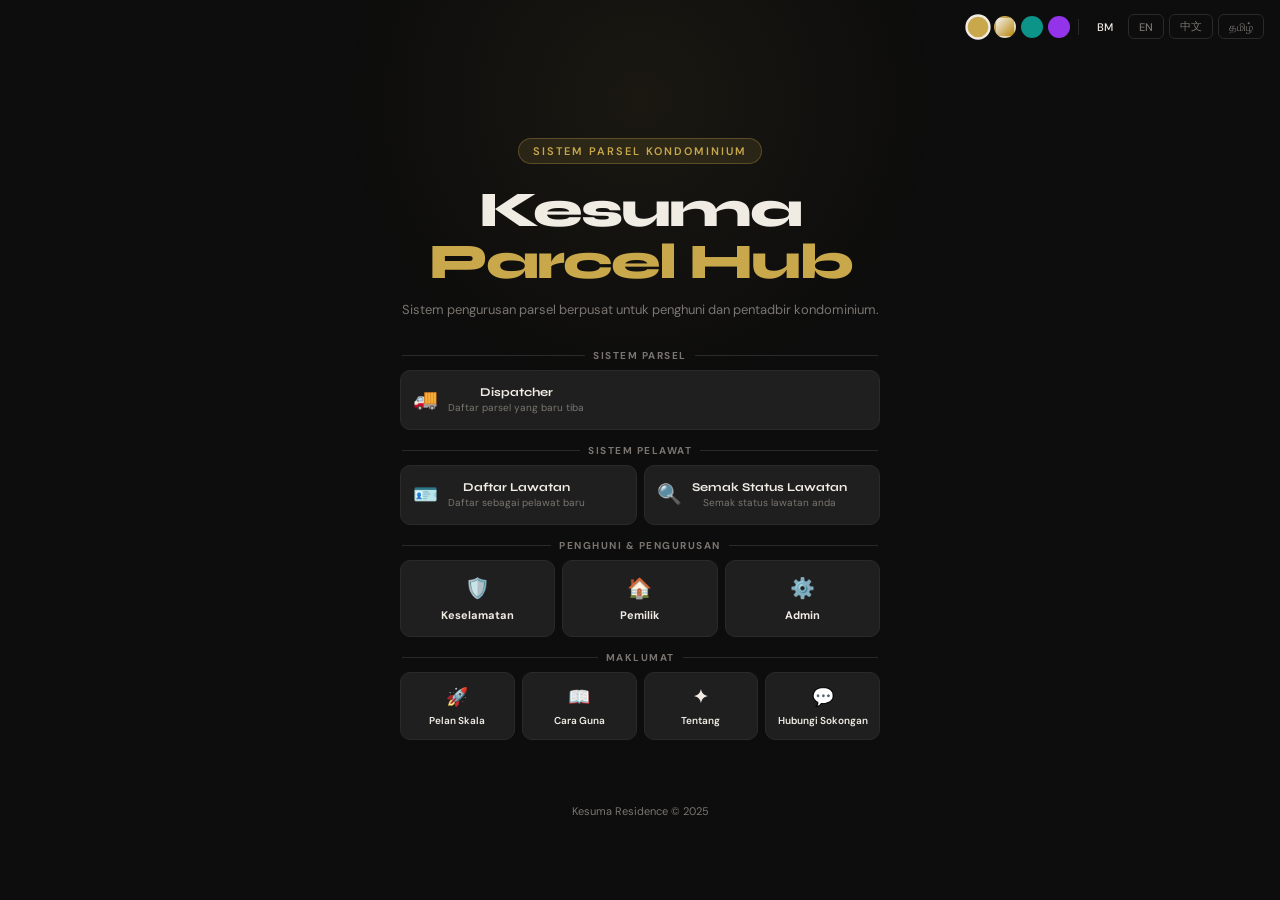
==== commit e896edc8: "update ui" ====
--- a/index.html
+++ b/index.html
@@ -44,9 +44,9 @@
     .sub-card { background:var(--surface2); border:1px solid var(--border); border-radius:10px; text-decoration:none; color:inherit; display:flex; align-items:center; gap:8px; transition:all 0.2s; font-size:12px; font-weight:600; padding:10px 12px; }
     .sub-card:hover { border-color:rgba(var(--accent-rgb),0.35); background:var(--surface); }
 
-    /* Large card — icon + title + desc, horizontal */
-    .sub-card-lg { padding:14px 12px; align-items:center; gap:12px; }
-    .sub-card-lg .sub-icon { font-size:20px; flex-shrink:0; }
+    /* Large card — icon + title + desc, horizontal, left-aligned */
+    .sub-card-lg { padding:14px 12px; align-items:flex-start; gap:10px; }
+    .sub-card-lg .sub-icon { font-size:20px; flex-shrink:0; margin-top:1px; }
     .sub-name { font-size:12px; font-weight:700; font-family:var(--heading-font); margin-bottom:2px; }
     .sub-desc { font-size:10px; color:var(--text-muted); font-weight:400; line-height:1.4; }
 
@@ -102,15 +102,15 @@
         <div class="sys-line"></div>
       </div>
       <div class="sub-links sub-links-2">
-        <a href="visitor-register.html" class="sub-card sub-card-lg" style="align-items:flex-start">
-          <span class="sub-icon" style="margin-top:2px">🪪</span>
+        <a href="visitor-register.html" class="sub-card sub-card-lg">
+          <span class="sub-icon">🪪</span>
           <div>
             <div class="sub-name" id="txt-vis-reg-name"></div>
             <div class="sub-desc" id="txt-vis-reg-desc"></div>
           </div>
         </a>
-        <a href="visitor-check.html" class="sub-card sub-card-lg" style="align-items:flex-start">
-          <span class="sub-icon" style="margin-top:2px">🔍</span>
+        <a href="visitor-check.html" class="sub-card sub-card-lg">
+          <span class="sub-icon">🔍</span>
           <div>
             <div class="sub-name" id="txt-vis-chk-name"></div>
             <div class="sub-desc" id="txt-vis-chk-desc"></div>
@@ -119,7 +119,7 @@
       </div>
     </div>
 
-    <!-- 3. RESIDENTIAL — 3 cards: Guard, Owner, Admin (icon only) -->
+    <!-- 3. RESIDENTIAL — 3 cards: Guard, Owner, Admin (icon + name only) -->
     <div class="sys-block" style="animation-delay:0.26s">
       <div class="sys-label-row">
         <div class="sys-line"></div>
@@ -129,6 +129,7 @@
       <div class="sub-links sub-links-3">
         <a href="guard.html" class="sub-card sub-card-icon">
           <span class="sub-icon">🛡️</span>
+          <span id="txt-guard-name"></span>
         </a>
         <a href="owner.html" class="sub-card sub-card-icon">
           <span class="sub-icon">🏠</span>
@@ -179,6 +180,7 @@
     document.getElementById('txt-vis-chk-desc').textContent = t('vis_check_desc')
 
     document.getElementById('txt-res-tag').textContent      = t('res_tag')
+    document.getElementById('txt-guard-name').textContent   = t('guard_title')
     document.getElementById('txt-owner-name').textContent   = t('card_owner')
     document.getElementById('txt-admin-name').textContent   = t('card_admin')
 
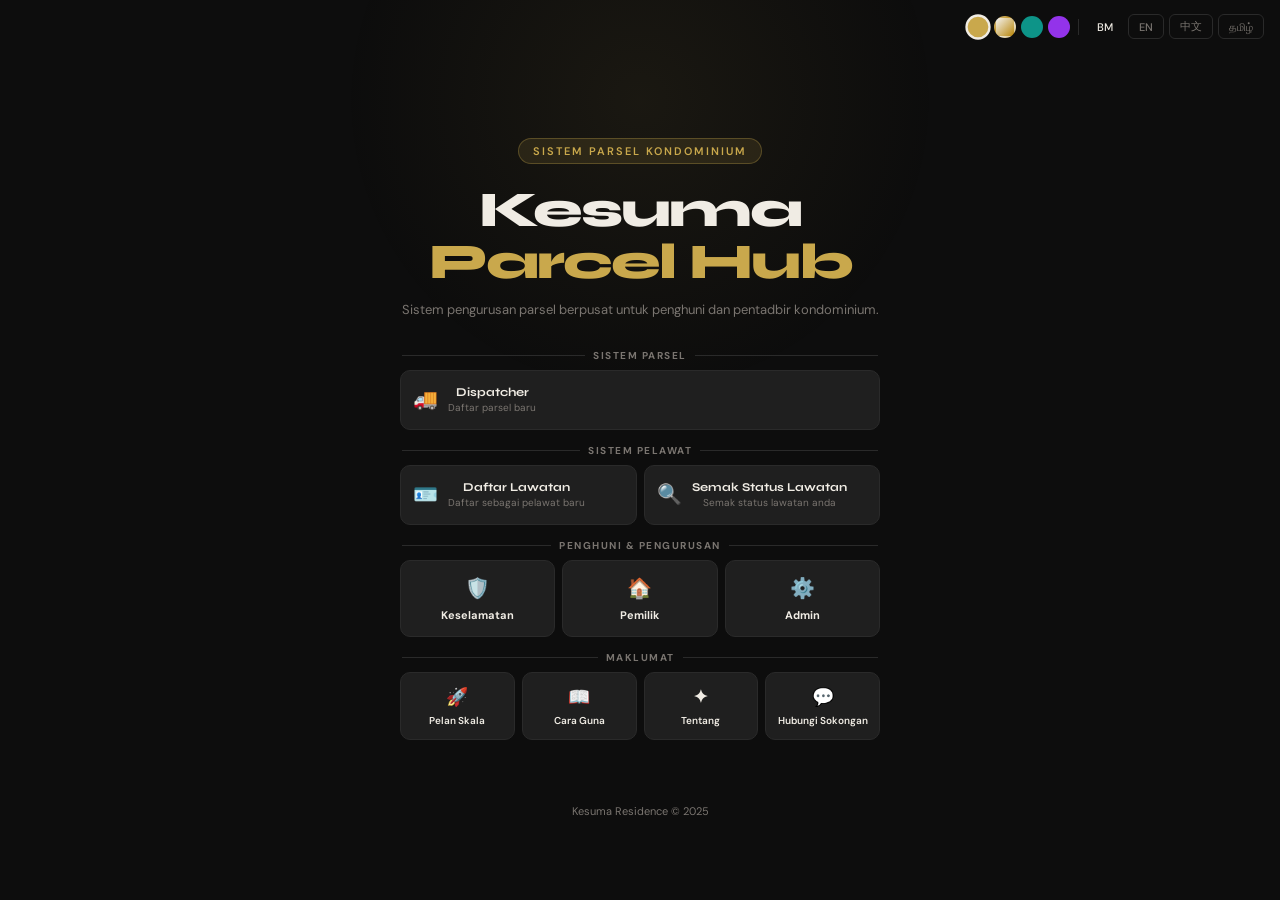
==== commit 38818ac0: "update fixes" ====
--- a/index.html
+++ b/index.html
@@ -45,7 +45,7 @@
     .sub-card:hover { border-color:rgba(var(--accent-rgb),0.35); background:var(--surface); }
 
     /* Large card — icon + title + desc, horizontal, left-aligned */
-    .sub-card-lg { padding:14px 12px; align-items:flex-start; gap:10px; }
+    .sub-card-lg { padding:14px 12px; align-items:flex-start !important; gap:10px; }
     .sub-card-lg .sub-icon { font-size:20px; flex-shrink:0; margin-top:1px; }
     .sub-name { font-size:12px; font-weight:700; font-family:var(--heading-font); margin-bottom:2px; }
     .sub-desc { font-size:10px; color:var(--text-muted); font-weight:400; line-height:1.4; }
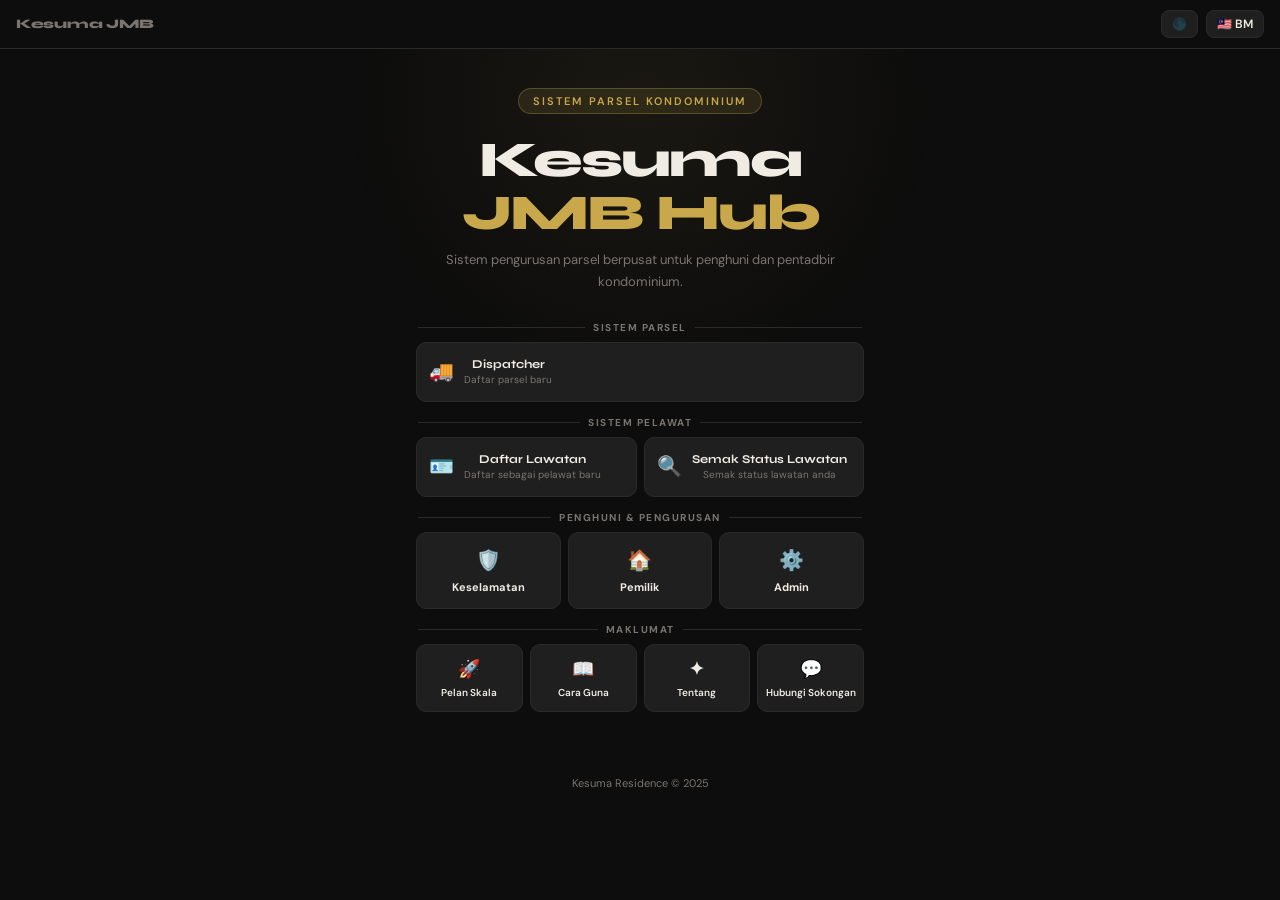
==== commit 3c3d404d: "minor" ====
--- a/index.html
+++ b/index.html
@@ -9,10 +9,12 @@
   <link rel="apple-touch-icon" href="favicon.ico">
   <link rel="stylesheet" href="css/style.css">
   <style>
-    body { display:flex; flex-direction:column; align-items:center; justify-content:center; min-height:100vh; overflow-x:hidden; }
+    body { display:flex; flex-direction:column; align-items:center; min-height:100vh; overflow-x:hidden; padding-top:60px; box-sizing:border-box; }
     body::before { content:''; position:fixed; top:-200px; left:50%; transform:translateX(-50%); width:600px; height:600px; background:radial-gradient(circle,rgba(var(--accent-rgb),0.07) 0%,transparent 70%); pointer-events:none; z-index:0; }
-    .topbar { position:fixed; top:14px; right:16px; z-index:100; display:flex; gap:8px; align-items:center; }
-    .hero { position:relative; z-index:1; text-align:center; padding:56px 20px 40px; max-width:520px; width:100%; }
+    .topbar { position:fixed; top:0; left:0; right:0; z-index:100; display:flex; align-items:center; justify-content:space-between; padding:10px 16px; background:var(--bg); border-bottom:1px solid var(--border); }
+    .topbar-logo { font-family:var(--heading-font); font-size:13px; font-weight:800; color:var(--text-muted); letter-spacing:-0.3px; }
+    .topbar-right { display:flex; gap:8px; align-items:center; }
+    .hero { position:relative; z-index:1; text-align:center; padding:28px 16px 40px; max-width:480px; width:100%; margin:0 auto; }
     .badge { display:inline-block; background:var(--accent-dim); border:1px solid rgba(var(--accent-rgb),0.3); color:var(--accent); font-size:11px; font-weight:600; letter-spacing:2px; text-transform:uppercase; padding:5px 14px; border-radius:100px; margin-bottom:20px; animation:fadeIn 0.5s ease both; }
     h1 { font-family:var(--heading-font); font-size:clamp(34px,7vw,50px); font-weight:800; line-height:1.05; letter-spacing:-2px; margin-bottom:10px; animation:fadeIn 0.5s 0.08s ease both; }
     h1 span { color:var(--accent); }
@@ -66,9 +68,11 @@
 </head>
 <body>
   <div class="topbar">
-    <div id="themeSwitcher"></div>
-    <div style="width:1px;height:16px;background:var(--border)"></div>
-    <div id="langSwitcher" style="display:flex;gap:5px"></div>
+    <div class="topbar-logo">Kesuma JMB</div>
+    <div class="topbar-right">
+      <div id="themeSwitcher"></div>
+      <div id="langSwitcher"></div>
+    </div>
   </div>
 
   <div class="hero">
--- a/css/style.css
+++ b/css/style.css
@@ -257,3 +257,14 @@
   .page-title { font-size: 22px; }
   .parcel-img { width: 56px; height: 56px; }
 }
+
+/* Dropdown buttons (theme/lang switcher) */
+._dd-btn {
+  display: inline-flex; align-items: center; gap: 5px;
+  padding: 5px 10px; border-radius: 8px;
+  border: 1px solid var(--border); background: var(--surface2);
+  color: var(--text); font-size: 12px; font-weight: 600;
+  cursor: pointer; font-family: var(--body-font);
+  transition: all 0.2s; white-space: nowrap;
+}
+._dd-btn:hover { border-color: rgba(var(--accent-rgb),0.4); background: var(--surface); }
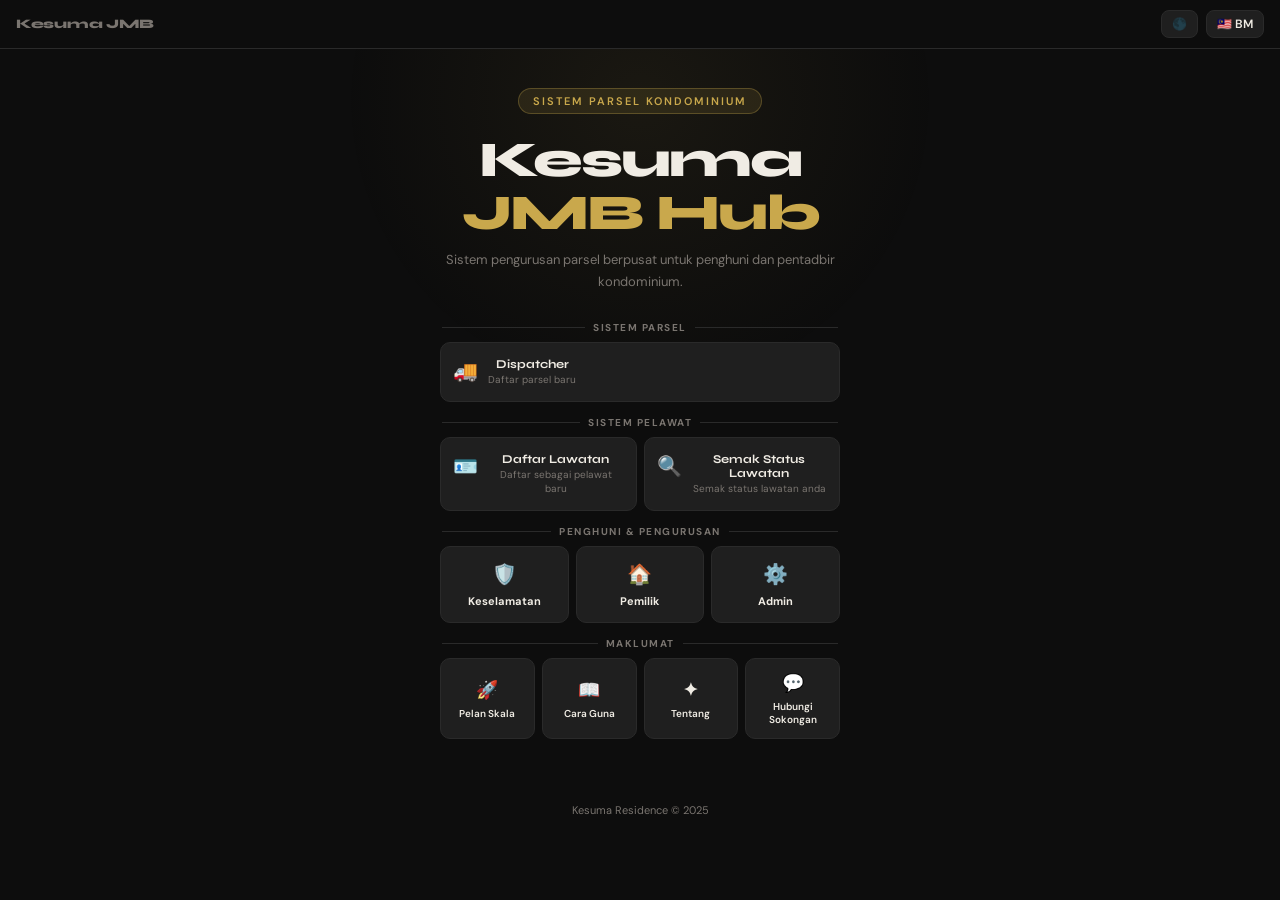
==== commit 541dec55: "push" ====
--- a/index.html
+++ b/index.html
@@ -14,13 +14,13 @@
     .topbar { position:fixed; top:0; left:0; right:0; z-index:100; display:flex; align-items:center; justify-content:space-between; padding:10px 16px; background:var(--bg); border-bottom:1px solid var(--border); }
     .topbar-logo { font-family:var(--heading-font); font-size:13px; font-weight:800; color:var(--text-muted); letter-spacing:-0.3px; }
     .topbar-right { display:flex; gap:8px; align-items:center; }
-    .hero { position:relative; z-index:1; text-align:center; padding:28px 16px 40px; max-width:480px; width:100%; margin:0 auto; }
+    .hero { position:relative; z-index:1; text-align:center; padding:28px clamp(12px,4vw,40px) 40px; width:min(480px, 100%); margin:0 auto; box-sizing:border-box; }
     .badge { display:inline-block; background:var(--accent-dim); border:1px solid rgba(var(--accent-rgb),0.3); color:var(--accent); font-size:11px; font-weight:600; letter-spacing:2px; text-transform:uppercase; padding:5px 14px; border-radius:100px; margin-bottom:20px; animation:fadeIn 0.5s ease both; }
     h1 { font-family:var(--heading-font); font-size:clamp(34px,7vw,50px); font-weight:800; line-height:1.05; letter-spacing:-2px; margin-bottom:10px; animation:fadeIn 0.5s 0.08s ease both; }
     h1 span { color:var(--accent); }
     .subtitle { color:var(--text-muted); font-size:13px; line-height:1.7; margin-bottom:28px; animation:fadeIn 0.5s 0.16s ease both; }
 
-    .sys-block { width:100%; max-width:480px; margin:0 auto 14px; animation:fadeIn 0.5s ease both; }
+    .sys-block { width:100%; margin:0 auto 14px; animation:fadeIn 0.5s ease both; }
     .sys-label-row { display:flex; align-items:center; gap:8px; margin-bottom:8px; padding:0 2px; }
     .sys-tag { font-size:10px; font-weight:700; letter-spacing:1.5px; text-transform:uppercase; color:var(--text-muted); }
     .sys-line { flex:1; height:1px; background:var(--border); }
@@ -62,7 +62,7 @@
 
     .sub-links-1 { grid-template-columns:1fr; }
     .sub-icon { font-size:15px; }
-    .footer-section { width:100%; max-width:480px; margin:0 auto; animation:fadeIn 0.5s 0.32s ease both; }
+    .footer-section { width:100%; margin:0 auto; animation:fadeIn 0.5s 0.32s ease both; }
     .footer-note { position:relative; z-index:1; margin-top:24px; font-size:11px; color:var(--text-muted); opacity:0.4; animation:fadeIn 0.5s 0.4s ease both; }
   </style>
 </head>
--- a/css/style.css
+++ b/css/style.css
@@ -107,10 +107,10 @@
 .theme-dot[data-t="candy"] { background: #9333ea; }
 
 /* MAIN LAYOUT */
-.main { max-width: 640px; margin: 0 auto; padding: 36px 20px 80px; width: 100%; }
-
-@media (min-width: 768px) { .main { padding: 40px 32px 80px; } }
-@media (min-width: 1024px) { .main { max-width: 720px; } }
+.main { max-width: min(640px, 100%); margin: 0 auto; padding: 36px clamp(16px, 4vw, 40px) 80px; width: 100%; box-sizing: border-box; }
+
+@media (min-width: 768px) { .main { padding: 40px clamp(24px,5vw,48px) 80px; } }
+@media (min-width: 1024px) { .main { max-width: min(720px, 100%); } }
 
 .page-header { margin-bottom: 28px; }
 .page-icon {
